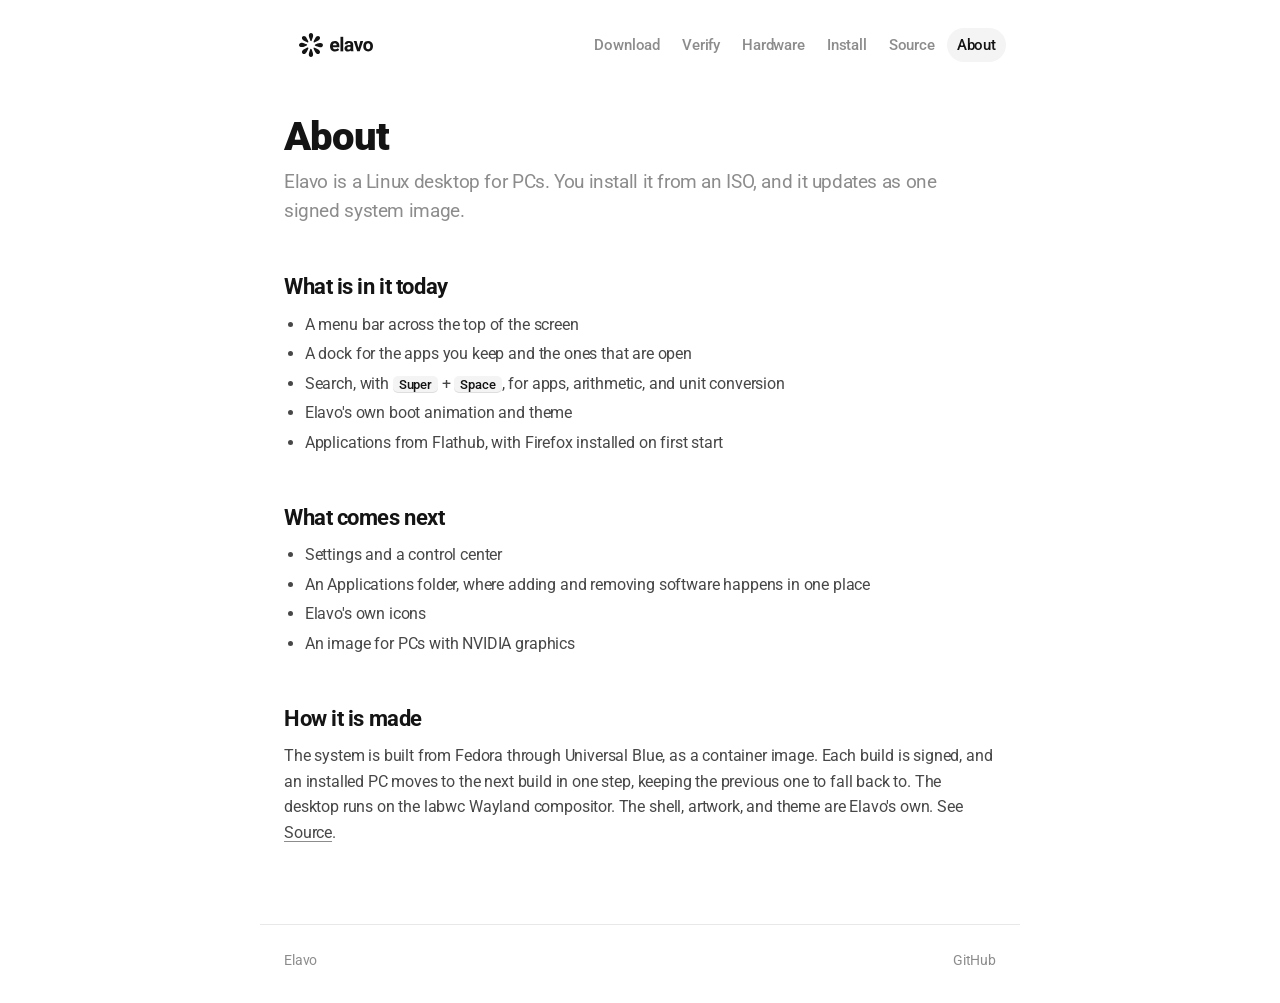
==== about/index.html @ ad72ccfb "Initial Placeholder Site" ====
<!DOCTYPE html>
<html lang="en">
<head>
  <meta charset="utf-8">
  <meta name="viewport" content="width=device-width, initial-scale=1">
  <title>About · Elavo</title>
  <meta name="description" content="What Elavo is, and what comes next.">
  <link rel="icon" href="/assets/sun.svg" type="image/svg+xml">
  <link rel="stylesheet" href="/assets/site.css">
</head>
<body>
  <a class="skip" href="#main">Skip to content</a>
  <header class="site-header">
    <a href="/" aria-label="Elavo home"><span class="logo"></span></a>
    <nav class="site-nav" aria-label="Site">
      <a href="/download/">Download</a>
      <a href="/verify/">Verify</a>
      <a href="/hardware/">Hardware</a>
      <a href="/install/">Install</a>
      <a href="/source/">Source</a>
      <a href="/about/" aria-current="page">About</a>
    </nav>
  </header>

  <main id="main">
    <h1>About</h1>
    <p class="lede">Elavo is a Linux desktop for PCs. You install it from an ISO, and it updates as one signed system image.</p>

    <h2>What is in it today</h2>
    <ul>
      <li>A menu bar across the top of the screen</li>
      <li>A dock for the apps you keep and the ones that are open</li>
      <li>Search, with <kbd>Super</kbd> + <kbd>Space</kbd>, for apps, arithmetic, and unit conversion</li>
      <li>Elavo's own boot animation and theme</li>
      <li>Applications from Flathub, with Firefox installed on first start</li>
    </ul>

    <h2>What comes next</h2>
    <ul>
      <li>Settings and a control center</li>
      <li>An Applications folder, where adding and removing software happens in one place</li>
      <li>Elavo's own icons</li>
      <li>An image for PCs with NVIDIA graphics</li>
    </ul>

    <h2>How it is made</h2>
    <p>The system is built from Fedora through Universal Blue, as a container image. Each build is signed, and an installed PC moves to the next build in one step, keeping the previous one to fall back to. The desktop runs on the labwc Wayland compositor. The shell, artwork, and theme are Elavo's own. See <a href="/source/">Source</a>.</p>
  </main>

  <footer class="site-footer">
    <span>Elavo</span>
    <a href="https://github.com/elavo-io">GitHub</a>
  </footer>
</body>
</html>
---- assets/site.css ----
@import url("https://fonts.googleapis.com/css2?family=JetBrains+Mono:wght@400;500&family=Roboto:wght@400;500;700;900&display=swap");

:root {
  --page: #ffffff;
  --surface: #f4f4f4;
  --surface-hover: #ebebeb;
  --line: rgba(0, 0, 0, 0.09);
  --text: #141414;
  --text-muted: rgba(0, 0, 0, 0.45);
  --text-body: rgba(0, 0, 0, 0.72);
  --button: #141414;
  --button-text: #ffffff;
  --well: #141414;
  --well-text: #ebebeb;
  --font: "Roboto", system-ui, -apple-system, "Segoe UI", sans-serif;
  --mono: "JetBrains Mono", ui-monospace, "SF Mono", Menlo, Consolas, monospace;
  --measure: 760px;
  color-scheme: light dark;
}

@media (prefers-color-scheme: dark) {
  :root {
    --page: #1f1f1f;
    --surface: #292929;
    --surface-hover: #333333;
    --line: rgba(255, 255, 255, 0.09);
    --text: #ebebeb;
    --text-muted: rgba(255, 255, 255, 0.45);
    --text-body: rgba(255, 255, 255, 0.72);
    --button: #ebebeb;
    --button-text: #141414;
    --well: #141414;
    --well-text: #ebebeb;
  }
}

*,
*::before,
*::after {
  box-sizing: border-box;
}

html {
  -webkit-text-size-adjust: 100%;
}

body {
  margin: 0;
  min-height: 100vh;
  display: flex;
  flex-direction: column;
  background: var(--page);
  color: var(--text);
  font-family: var(--font);
  font-size: 16px;
  line-height: 1.6;
  letter-spacing: -0.01em;
}

a {
  color: inherit;
}

a:focus-visible,
button:focus-visible {
  outline: 2px solid var(--text);
  outline-offset: 3px;
  border-radius: 6px;
}

.skip {
  position: absolute;
  left: 16px;
  top: -48px;
  padding: 8px 14px;
  border-radius: 8px;
  background: var(--button);
  color: var(--button-text);
  text-decoration: none;
  z-index: 10;
}

.skip:focus {
  top: 16px;
}

.logo {
  display: block;
  aspect-ratio: 381.7 / 91.4;
  background: currentColor;
  -webkit-mask: url("/logo.svg") center / contain no-repeat;
  mask: url("/logo.svg") center / contain no-repeat;
}

/* Header and footer */

.site-header,
.site-footer,
main {
  width: 100%;
  max-width: var(--measure);
  margin: 0 auto;
  padding-left: 24px;
  padding-right: 24px;
}

.site-header {
  display: flex;
  align-items: center;
  justify-content: space-between;
  flex-wrap: wrap;
  gap: 12px 24px;
  padding-top: 28px;
  padding-bottom: 28px;
}

.site-header .logo {
  width: 104px;
  color: var(--text);
}

.site-nav {
  display: flex;
  flex-wrap: wrap;
  gap: 2px;
  margin-right: -10px;
  font-size: 0.9375rem;
  font-weight: 500;
}

.site-nav a {
  padding: 5px 10px;
  border-radius: 999px;
  color: var(--text-muted);
  text-decoration: none;
}

.site-nav a:hover {
  color: var(--text);
}

.site-nav a[aria-current="page"] {
  color: var(--text);
  background: var(--surface);
}

main {
  flex: 1;
  padding-top: 24px;
  padding-bottom: 64px;
}

.site-footer {
  display: flex;
  flex-wrap: wrap;
  justify-content: space-between;
  gap: 8px 20px;
  padding-top: 24px;
  padding-bottom: 32px;
  border-top: 1px solid var(--line);
  font-size: 0.875rem;
  color: var(--text-muted);
}

.site-footer a {
  text-decoration: none;
}

.site-footer a:hover {
  color: var(--text);
}

/* Home */

.home main {
  display: flex;
  flex-direction: column;
  align-items: center;
  justify-content: center;
  text-align: center;
  padding-top: 48px;
  padding-bottom: 96px;
}

.home .site-header {
  justify-content: flex-end;
}

.home h1 {
  margin: 0 0 28px;
}

.home h1 .logo {
  width: min(420px, 78vw);
  color: var(--text);
}

.visually-hidden {
  position: absolute;
  width: 1px;
  height: 1px;
  overflow: hidden;
  clip: rect(0 0 0 0);
  white-space: nowrap;
}

.tagline {
  max-width: 30em;
  margin: 0 0 32px;
  font-size: 1.1875rem;
  line-height: 1.5;
  color: var(--text-muted);
  letter-spacing: -0.02em;
}

/* Text pages */

h1 {
  margin: 0 0 8px;
  font-size: 2.5rem;
  line-height: 1.15;
  font-weight: 900;
  letter-spacing: -0.02em;
}

.lede {
  margin: 0 0 40px;
  font-size: 1.1875rem;
  line-height: 1.5;
  color: var(--text-muted);
  letter-spacing: -0.02em;
}

h2 {
  margin: 48px 0 10px;
  font-size: 1.375rem;
  line-height: 1.3;
  font-weight: 700;
  letter-spacing: -0.02em;
}

h3 {
  margin: 28px 0 6px;
  font-size: 1rem;
  font-weight: 500;
}

main p,
main li {
  color: var(--text-body);
}

main p {
  margin: 0 0 14px;
}

main ul,
main ol {
  margin: 0 0 16px;
  padding-left: 1.3em;
}

main li {
  margin: 4px 0;
}

main a {
  text-decoration-color: var(--text-muted);
  text-underline-offset: 3px;
}

main a:hover {
  text-decoration-color: currentColor;
}

strong {
  color: var(--text);
  font-weight: 500;
}

code {
  font-family: var(--mono);
  font-size: 0.875em;
  padding: 1px 5px;
  border-radius: 5px;
  background: var(--surface);
  letter-spacing: 0;
}

kbd {
  font-family: var(--font);
  font-size: 0.8125em;
  font-weight: 500;
  padding: 1px 6px;
  border-radius: 5px;
  background: var(--surface);
  box-shadow: inset 0 -1px 0 var(--line);
  color: var(--text);
}

.command {
  position: relative;
  margin: 12px 0 20px;
}

.command pre {
  margin: 0;
  padding: 14px 84px 14px 16px;
  border-radius: 10px;
  background: var(--well);
  color: var(--well-text);
  overflow-x: auto;
  font-family: var(--mono);
  font-size: 0.875rem;
  line-height: 1.6;
  letter-spacing: 0;
}

.command pre code {
  padding: 0;
  background: none;
  font-size: inherit;
}

.copy {
  position: absolute;
  top: 9px;
  right: 9px;
  padding: 4px 11px;
  border: 0;
  border-radius: 7px;
  background: rgba(255, 255, 255, 0.12);
  color: #ebebeb;
  font: 500 0.8125rem/1.4 var(--font);
  cursor: pointer;
}

.copy:hover {
  background: rgba(255, 255, 255, 0.2);
}

.note {
  margin: 0 0 32px;
  padding: 16px 18px;
  border-radius: 12px;
  background: var(--surface);
}

.note > :last-child {
  margin-bottom: 0;
}

/* Buttons */

.button {
  display: inline-flex;
  align-items: center;
  padding: 11px 26px;
  border: 0;
  border-radius: 999px;
  background: var(--button);
  color: var(--button-text);
  font: 500 0.9375rem/1.2 var(--font);
  letter-spacing: -0.01em;
  text-decoration: none;
  cursor: pointer;
}

.button:hover {
  opacity: 0.86;
}

.button[aria-disabled="true"] {
  background: transparent;
  box-shadow: inset 0 0 0 1px var(--line);
  color: var(--text-muted);
  cursor: default;
  pointer-events: none;
}

/* Download */

.release {
  margin: 0 0 12px;
  padding: 24px;
  border-radius: 14px;
  background: var(--surface);
}

.release-head {
  display: flex;
  align-items: flex-start;
  justify-content: space-between;
  flex-wrap: wrap;
  gap: 16px;
  margin-bottom: 20px;
}

.release-head h2 {
  margin: 0;
}

.release-head p {
  margin: 2px 0 0;
  color: var(--text-muted);
}

.facts {
  display: grid;
  grid-template-columns: max-content 1fr;
  gap: 6px 24px;
  margin: 0;
  font-size: 0.9375rem;
}

.facts dt {
  color: var(--text);
  font-weight: 500;
}

.facts dd {
  margin: 0;
  color: var(--text-muted);
  overflow-wrap: anywhere;
}

/* Source */

.repos {
  list-style: none;
  padding: 0 !important;
  display: grid;
  gap: 8px;
}

.repos li {
  margin: 0;
}

.repos a {
  display: block;
  padding: 16px 18px;
  border-radius: 12px;
  background: var(--surface);
  text-decoration: none;
}

.repos a:hover {
  background: var(--surface-hover);
}

.repos strong {
  display: block;
}

.repos span {
  color: var(--text-muted);
  font-size: 0.9375rem;
}

@media (max-width: 640px) {
  .site-header,
  .site-footer,
  main {
    padding-left: 18px;
    padding-right: 18px;
  }

  .site-header {
    padding-top: 20px;
    padding-bottom: 16px;
  }

  .site-nav {
    margin: 0 -10px;
  }

  h1 {
    font-size: 2rem;
  }

  .facts {
    grid-template-columns: 1fr;
    gap: 0;
  }

  .facts dd {
    margin-bottom: 10px;
  }
}
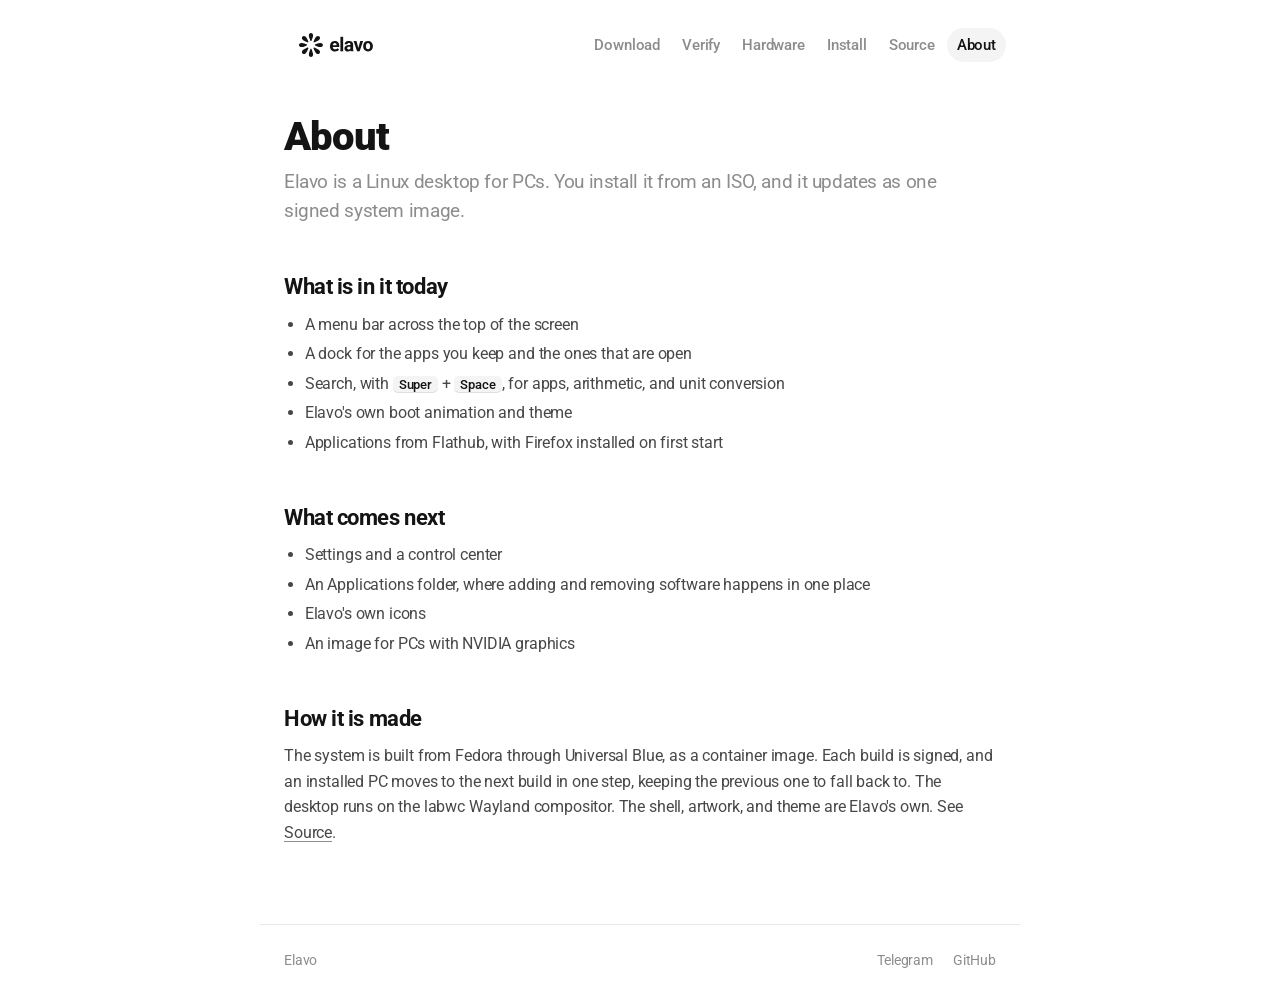
==== commit d7fa6e33: "add Telegram" ====
--- a/about/index.html
+++ b/about/index.html
@@ -49,7 +49,10 @@
 
   <footer class="site-footer">
     <span>Elavo</span>
-    <a href="https://github.com/elavo-io">GitHub</a>
+    <span class="footer-links">
+      <a href="https://t.me/elavoNews">Telegram</a>
+      <a href="https://github.com/elavo-io">GitHub</a>
+    </span>
   </footer>
 </body>
 </html>
--- a/assets/site.css
+++ b/assets/site.css
@@ -166,6 +166,11 @@
   text-decoration: none;
 }
 
+.footer-links {
+  display: flex;
+  gap: 20px;
+}
+
 .site-footer a:hover {
   color: var(--text);
 }
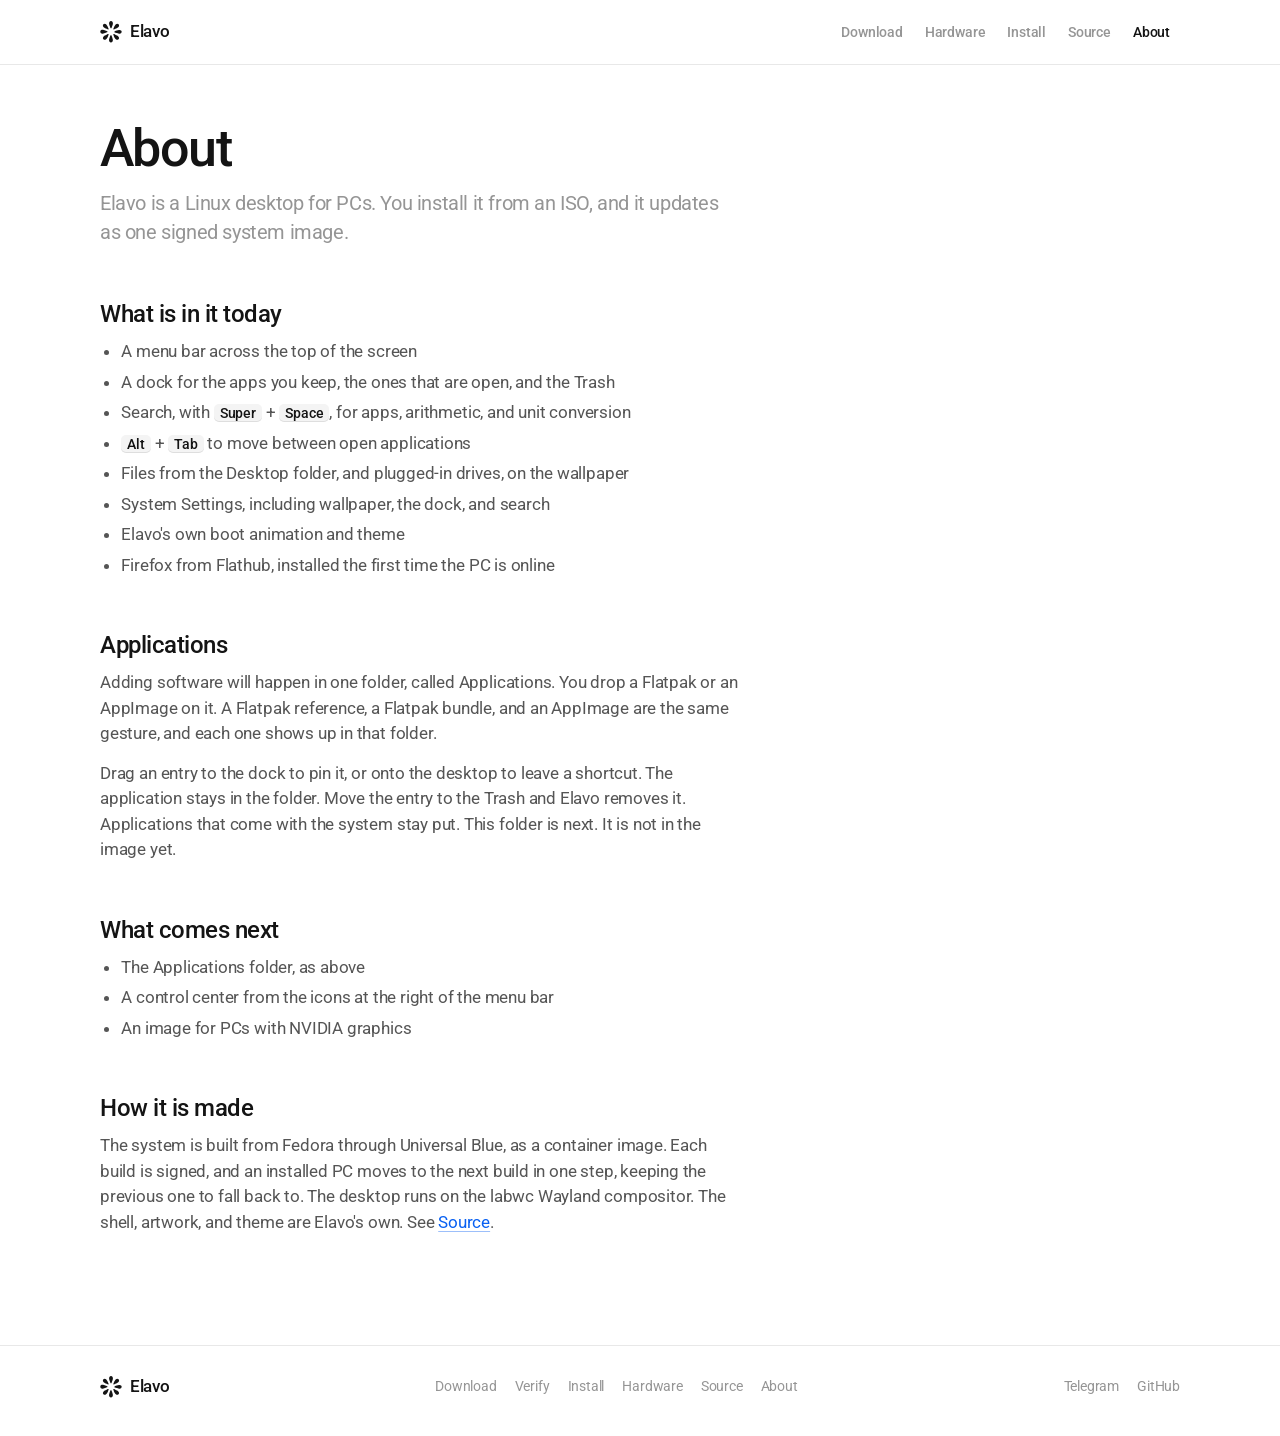
==== commit 3ba05319: "Work in Progress Improvements" ====
--- a/about/index.html
+++ b/about/index.html
@@ -11,15 +11,19 @@
 <body>
   <a class="skip" href="#main">Skip to content</a>
   <header class="site-header">
-    <a href="/" aria-label="Elavo home"><span class="logo"></span></a>
-    <nav class="site-nav" aria-label="Site">
-      <a href="/download/">Download</a>
-      <a href="/verify/">Verify</a>
-      <a href="/hardware/">Hardware</a>
-      <a href="/install/">Install</a>
-      <a href="/source/">Source</a>
-      <a href="/about/" aria-current="page">About</a>
-    </nav>
+    <div class="wrap bar">
+      <a class="brand" href="/" aria-label="Elavo home">
+        <img class="brand-mark" src="/assets/sun.svg" alt="">
+        <span class="brand-name">Elavo</span>
+      </a>
+      <nav class="site-nav" aria-label="Site">
+        <a href="/download/">Download</a>
+        <a href="/hardware/">Hardware</a>
+        <a href="/install/">Install</a>
+        <a href="/source/">Source</a>
+        <a href="/about/" aria-current="page">About</a>
+      </nav>
+    </div>
   </header>
 
   <main id="main">
@@ -29,17 +33,23 @@
     <h2>What is in it today</h2>
     <ul>
       <li>A menu bar across the top of the screen</li>
-      <li>A dock for the apps you keep and the ones that are open</li>
+      <li>A dock for the apps you keep, the ones that are open, and the Trash</li>
       <li>Search, with <kbd>Super</kbd> + <kbd>Space</kbd>, for apps, arithmetic, and unit conversion</li>
+      <li><kbd>Alt</kbd> + <kbd>Tab</kbd> to move between open applications</li>
+      <li>Files from the Desktop folder, and plugged-in drives, on the wallpaper</li>
+      <li>System Settings, including wallpaper, the dock, and search</li>
       <li>Elavo's own boot animation and theme</li>
-      <li>Applications from Flathub, with Firefox installed on first start</li>
+      <li>Firefox from Flathub, installed the first time the PC is online</li>
     </ul>
+
+    <h2>Applications</h2>
+    <p>Adding software will happen in one folder, called Applications. You drop a Flatpak or an AppImage on it. A Flatpak reference, a Flatpak bundle, and an AppImage are the same gesture, and each one shows up in that folder.</p>
+    <p>Drag an entry to the dock to pin it, or onto the desktop to leave a shortcut. The application stays in the folder. Move the entry to the Trash and Elavo removes it. Applications that come with the system stay put. This folder is next. It is not in the image yet.</p>
 
     <h2>What comes next</h2>
     <ul>
-      <li>Settings and a control center</li>
-      <li>An Applications folder, where adding and removing software happens in one place</li>
-      <li>Elavo's own icons</li>
+      <li>The Applications folder, as above</li>
+      <li>A control center from the icons at the right of the menu bar</li>
       <li>An image for PCs with NVIDIA graphics</li>
     </ul>
 
@@ -48,11 +58,24 @@
   </main>
 
   <footer class="site-footer">
-    <span>Elavo</span>
-    <span class="footer-links">
-      <a href="https://t.me/elavoNews">Telegram</a>
-      <a href="https://github.com/elavo-io">GitHub</a>
-    </span>
+    <div class="wrap footer-inner">
+      <a class="brand" href="/">
+        <img class="brand-mark" src="/assets/sun.svg" alt="">
+        <span class="brand-name">Elavo</span>
+      </a>
+      <nav class="footer-nav" aria-label="Footer">
+        <a href="/download/">Download</a>
+        <a href="/verify/">Verify</a>
+        <a href="/install/">Install</a>
+        <a href="/hardware/">Hardware</a>
+        <a href="/source/">Source</a>
+        <a href="/about/">About</a>
+      </nav>
+      <nav class="footer-else" aria-label="Elsewhere">
+        <a href="https://t.me/elavoNews">Telegram</a>
+        <a href="https://github.com/elavo-io">GitHub</a>
+      </nav>
+    </div>
   </footer>
 </body>
 </html>
--- a/assets/site.css
+++ b/assets/site.css
@@ -1,4 +1,4 @@
-@import url("https://fonts.googleapis.com/css2?family=JetBrains+Mono:wght@400;500&family=Roboto:wght@400;500;700;900&display=swap");
+@import url("https://fonts.googleapis.com/css2?family=JetBrains+Mono:wght@400;500&family=Roboto:wght@400;500;700&display=swap");
 
 :root {
   --page: #ffffff;
@@ -6,15 +6,20 @@
   --surface-hover: #ebebeb;
   --line: rgba(0, 0, 0, 0.09);
   --text: #141414;
-  --text-muted: rgba(0, 0, 0, 0.45);
-  --text-body: rgba(0, 0, 0, 0.72);
+  --text-muted: rgba(20, 20, 20, 0.45);
+  --text-body: rgba(20, 20, 20, 0.72);
   --button: #141414;
+  --button-hover: #2c2c2c;
   --button-text: #ffffff;
+  --accent: #0860f2;
   --well: #141414;
   --well-text: #ebebeb;
+  --hero: #141414;
+  --hero-text: rgba(255, 255, 255, 0.72);
+  --shadow: 0 24px 60px rgba(20, 20, 20, 0.14);
   --font: "Roboto", system-ui, -apple-system, "Segoe UI", sans-serif;
   --mono: "JetBrains Mono", ui-monospace, "SF Mono", Menlo, Consolas, monospace;
-  --measure: 760px;
+  --gutter: 48px;
   color-scheme: light dark;
 }
 
@@ -25,12 +30,13 @@
     --surface-hover: #333333;
     --line: rgba(255, 255, 255, 0.09);
     --text: #ebebeb;
-    --text-muted: rgba(255, 255, 255, 0.45);
-    --text-body: rgba(255, 255, 255, 0.72);
+    --text-muted: rgba(235, 235, 235, 0.45);
+    --text-body: rgba(235, 235, 235, 0.72);
     --button: #ebebeb;
+    --button-hover: #ffffff;
     --button-text: #141414;
-    --well: #141414;
-    --well-text: #ebebeb;
+    --accent: #7aabff;
+    --shadow: none;
   }
 }
 
@@ -52,9 +58,14 @@
   background: var(--page);
   color: var(--text);
   font-family: var(--font);
-  font-size: 16px;
-  line-height: 1.6;
-  letter-spacing: -0.01em;
+  font-size: 17px;
+  line-height: 1.5;
+  letter-spacing: -0.011em;
+}
+
+img {
+  max-width: 100%;
+  height: auto;
 }
 
 a {
@@ -63,7 +74,7 @@
 
 a:focus-visible,
 button:focus-visible {
-  outline: 2px solid var(--text);
+  outline: 2px solid var(--accent);
   outline-offset: 3px;
   border-radius: 6px;
 }
@@ -73,179 +84,293 @@
   left: 16px;
   top: -48px;
   padding: 8px 14px;
-  border-radius: 8px;
+  border-radius: 999px;
   background: var(--button);
   color: var(--button-text);
   text-decoration: none;
-  z-index: 10;
+  z-index: 20;
 }
 
 .skip:focus {
   top: 16px;
 }
 
-.logo {
-  display: block;
-  aspect-ratio: 381.7 / 91.4;
-  background: currentColor;
-  -webkit-mask: url("/logo.svg") center / contain no-repeat;
-  mask: url("/logo.svg") center / contain no-repeat;
+.wrap,
+main {
+  width: min(1080px, calc(100% - var(--gutter)));
+  margin-inline: auto;
 }
 
 /* Header and footer */
 
-.site-header,
-.site-footer,
-main {
-  width: 100%;
-  max-width: var(--measure);
-  margin: 0 auto;
-  padding-left: 24px;
-  padding-right: 24px;
-}
-
 .site-header {
+  position: sticky;
+  top: 0;
+  z-index: 10;
+  background: color-mix(in srgb, var(--page) 86%, transparent);
+  backdrop-filter: blur(18px);
+  border-bottom: 1px solid var(--line);
+}
+
+.bar {
   display: flex;
   align-items: center;
   justify-content: space-between;
-  flex-wrap: wrap;
-  gap: 12px 24px;
-  padding-top: 28px;
-  padding-bottom: 28px;
-}
-
-.site-header .logo {
-  width: 104px;
-  color: var(--text);
+  gap: 20px 28px;
+  min-height: 64px;
+}
+
+.brand {
+  display: inline-flex;
+  align-items: center;
+  gap: 8px;
+  flex: none;
+  color: var(--text);
+  text-decoration: none;
+}
+
+.brand-mark {
+  width: 22px;
+  height: 22px;
+}
+
+.brand-name {
+  font-size: 1.0625rem;
+  font-weight: 500;
+  letter-spacing: -0.02em;
 }
 
 .site-nav {
   display: flex;
   flex-wrap: wrap;
+  justify-content: flex-end;
   gap: 2px;
-  margin-right: -10px;
-  font-size: 0.9375rem;
+  font-size: 0.875rem;
   font-weight: 500;
 }
 
 .site-nav a {
-  padding: 5px 10px;
+  padding: 6px 10px;
   border-radius: 999px;
   color: var(--text-muted);
   text-decoration: none;
 }
 
-.site-nav a:hover {
-  color: var(--text);
-}
-
+.site-nav a:hover,
 .site-nav a[aria-current="page"] {
   color: var(--text);
-  background: var(--surface);
 }
 
 main {
   flex: 1;
-  padding-top: 24px;
-  padding-bottom: 64px;
+  padding-top: 56px;
+  padding-bottom: 96px;
+}
+
+body:not(.home) main > * {
+  max-width: 40rem;
 }
 
 .site-footer {
+  border-top: 1px solid var(--line);
+  padding: 28px 0 36px;
+}
+
+.footer-inner {
   display: flex;
   flex-wrap: wrap;
+  align-items: center;
   justify-content: space-between;
-  gap: 8px 20px;
-  padding-top: 24px;
-  padding-bottom: 32px;
-  border-top: 1px solid var(--line);
+  gap: 16px 28px;
+}
+
+.footer-nav,
+.footer-else {
+  display: flex;
+  flex-wrap: wrap;
+  gap: 6px 18px;
   font-size: 0.875rem;
-  color: var(--text-muted);
-}
-
-.site-footer a {
+}
+
+.footer-nav a,
+.footer-else a {
+  color: var(--text-muted);
   text-decoration: none;
 }
 
-.footer-links {
-  display: flex;
-  gap: 20px;
-}
-
-.site-footer a:hover {
+.footer-nav a:hover,
+.footer-else a:hover {
   color: var(--text);
 }
 
 /* Home */
 
 .home main {
+  padding-top: 28px;
+  padding-bottom: 72px;
+}
+
+.hero {
   display: flex;
   flex-direction: column;
   align-items: center;
-  justify-content: center;
   text-align: center;
+  margin: 0 0 28px;
+  padding: 84px 32px 72px;
+  border-radius: 24px;
+  background:
+    radial-gradient(ellipse 70% 55% at 50% 0%, #2a2a2a, transparent 62%),
+    var(--hero);
+  box-shadow: var(--shadow);
+  color: #fff;
+}
+
+@media (prefers-color-scheme: dark) {
+  .hero {
+    border: 1px solid rgba(255, 255, 255, 0.08);
+  }
+}
+
+.hero-logo {
+  margin: 0;
+}
+
+.hero-logo img {
+  display: block;
+  width: min(460px, 86%);
+  margin: 0 auto;
+}
+
+.hero-tagline {
+  max-width: 22em;
+  margin: 4px 0 28px;
+  color: var(--hero-text);
+  text-wrap: balance;
+  font-size: 1.125rem;
+  line-height: 1.45;
+  letter-spacing: -0.02em;
+}
+
+.shot {
+  margin: 0 0 72px;
+}
+
+.shot img {
+  display: block;
+  width: 100%;
+  height: auto;
+  border-radius: 20px;
+  box-shadow: var(--shadow);
+}
+
+@media (prefers-color-scheme: dark) {
+  .shot img {
+    border: 1px solid rgba(255, 255, 255, 0.08);
+  }
+}
+
+.chapter {
+  margin: 0 0 28px;
+}
+
+.chapter h2,
+.close h2 {
+  margin: 0 0 14px;
+  max-width: 16em;
+  font-size: clamp(2rem, 4.2vw, 2.75rem);
+  font-weight: 500;
+  line-height: 1.12;
+  letter-spacing: -0.03em;
+  text-wrap: balance;
+}
+
+.chapter p,
+.aside,
+.close p {
+  max-width: 36rem;
+  margin: 0 0 12px;
+  color: var(--text-body);
+  font-size: 1.0625rem;
+  line-height: 1.5;
+}
+
+.chapter a,
+.aside a,
+.close a:not(.button) {
+  color: var(--accent);
+  text-underline-offset: 3px;
+  text-decoration-color: color-mix(in srgb, var(--accent) 40%, transparent);
+}
+
+.points {
+  display: grid;
+  grid-template-columns: repeat(3, 1fr);
+  gap: 36px 40px;
+  margin: 8px 0 28px;
+  padding: 0;
+}
+
+.points h3 {
+  margin: 0 0 8px;
+  font-size: 1.25rem;
+  font-weight: 500;
+  letter-spacing: -0.02em;
+}
+
+.points p {
+  margin: 0;
+  color: var(--text-muted);
+  font-size: 1rem;
+  line-height: 1.45;
+}
+
+.aside {
+  margin: 0 0 88px;
+  color: var(--text-muted);
+}
+
+.chapter-next {
+  margin-bottom: 88px;
+}
+
+.close {
   padding-top: 48px;
-  padding-bottom: 96px;
-}
-
-.home .site-header {
-  justify-content: flex-end;
-}
-
-.home h1 {
-  margin: 0 0 28px;
-}
-
-.home h1 .logo {
-  width: min(420px, 78vw);
-  color: var(--text);
-}
-
-.visually-hidden {
-  position: absolute;
-  width: 1px;
-  height: 1px;
-  overflow: hidden;
-  clip: rect(0 0 0 0);
-  white-space: nowrap;
-}
-
-.tagline {
-  max-width: 30em;
-  margin: 0 0 32px;
-  font-size: 1.1875rem;
-  line-height: 1.5;
-  color: var(--text-muted);
-  letter-spacing: -0.02em;
+  border-top: 1px solid var(--line);
+}
+
+.close .button {
+  margin-top: 10px;
 }
 
 /* Text pages */
 
 h1 {
-  margin: 0 0 8px;
-  font-size: 2.5rem;
-  line-height: 1.15;
-  font-weight: 900;
-  letter-spacing: -0.02em;
+  margin: 0 0 12px;
+  font-size: clamp(2.5rem, 5vw, 3.25rem);
+  font-weight: 500;
+  line-height: 1.08;
+  letter-spacing: -0.03em;
+  text-wrap: balance;
 }
 
 .lede {
   margin: 0 0 40px;
-  font-size: 1.1875rem;
-  line-height: 1.5;
+  font-size: 1.25rem;
+  line-height: 1.45;
   color: var(--text-muted);
   letter-spacing: -0.02em;
 }
 
 h2 {
-  margin: 48px 0 10px;
-  font-size: 1.375rem;
-  line-height: 1.3;
-  font-weight: 700;
+  margin: 52px 0 10px;
+  font-size: 1.5rem;
+  font-weight: 500;
+  line-height: 1.25;
   letter-spacing: -0.02em;
 }
 
 h3 {
-  margin: 28px 0 6px;
+  margin: 28px 0 8px;
   font-size: 1rem;
   font-weight: 500;
 }
@@ -262,19 +387,20 @@
 main ul,
 main ol {
   margin: 0 0 16px;
-  padding-left: 1.3em;
+  padding-left: 1.25em;
 }
 
 main li {
-  margin: 4px 0;
-}
-
-main a {
-  text-decoration-color: var(--text-muted);
+  margin: 5px 0;
+}
+
+body:not(.home) main a {
+  color: var(--accent);
   text-underline-offset: 3px;
-}
-
-main a:hover {
+  text-decoration-color: color-mix(in srgb, var(--accent) 40%, transparent);
+}
+
+body:not(.home) main a:hover {
   text-decoration-color: currentColor;
 }
 
@@ -285,7 +411,7 @@
 
 code {
   font-family: var(--mono);
-  font-size: 0.875em;
+  font-size: 0.85em;
   padding: 1px 5px;
   border-radius: 5px;
   background: var(--surface);
@@ -311,7 +437,7 @@
 .command pre {
   margin: 0;
   padding: 14px 84px 14px 16px;
-  border-radius: 10px;
+  border-radius: 12px;
   background: var(--well);
   color: var(--well-text);
   overflow-x: auto;
@@ -325,6 +451,7 @@
   padding: 0;
   background: none;
   font-size: inherit;
+  color: inherit;
 }
 
 .copy {
@@ -333,10 +460,11 @@
   right: 9px;
   padding: 4px 11px;
   border: 0;
-  border-radius: 7px;
+  border-radius: 999px;
   background: rgba(255, 255, 255, 0.12);
   color: #ebebeb;
   font: 500 0.8125rem/1.4 var(--font);
+  letter-spacing: -0.01em;
   cursor: pointer;
 }
 
@@ -345,7 +473,7 @@
 }
 
 .note {
-  margin: 0 0 32px;
+  margin: 0 0 28px;
   padding: 16px 18px;
   border-radius: 12px;
   background: var(--surface);
@@ -357,10 +485,11 @@
 
 /* Buttons */
 
-.button {
+.button,
+body:not(.home) main a.button {
   display: inline-flex;
   align-items: center;
-  padding: 11px 26px;
+  padding: 10px 22px;
   border: 0;
   border-radius: 999px;
   background: var(--button);
@@ -372,10 +501,20 @@
 }
 
 .button:hover {
-  opacity: 0.86;
-}
-
-.button[aria-disabled="true"] {
+  background: var(--button-hover);
+}
+
+.button-on-dark {
+  background: #ffffff;
+  color: #141414;
+}
+
+.button-on-dark:hover {
+  background: #f0f0f0;
+}
+
+.button[aria-disabled="true"],
+body:not(.home) main a.button[aria-disabled="true"] {
   background: transparent;
   box-shadow: inset 0 0 0 1px var(--line);
   color: var(--text-muted);
@@ -388,7 +527,7 @@
 .release {
   margin: 0 0 12px;
   padding: 24px;
-  border-radius: 14px;
+  border-radius: 16px;
   background: var(--surface);
 }
 
@@ -413,7 +552,7 @@
 .facts {
   display: grid;
   grid-template-columns: max-content 1fr;
-  gap: 6px 24px;
+  gap: 8px 28px;
   margin: 0;
   font-size: 0.9375rem;
 }
@@ -433,7 +572,7 @@
 
 .repos {
   list-style: none;
-  padding: 0 !important;
+  padding: 0;
   display: grid;
   gap: 8px;
 }
@@ -442,20 +581,24 @@
   margin: 0;
 }
 
-.repos a {
+body:not(.home) main .repos a {
   display: block;
   padding: 16px 18px;
   border-radius: 12px;
   background: var(--surface);
+  color: var(--text);
   text-decoration: none;
 }
 
-.repos a:hover {
+body:not(.home) main .repos a:hover {
   background: var(--surface-hover);
+  text-decoration: none;
 }
 
 .repos strong {
   display: block;
+  font-weight: 500;
+  letter-spacing: -0.01em;
 }
 
 .repos span {
@@ -463,25 +606,43 @@
   font-size: 0.9375rem;
 }
 
-@media (max-width: 640px) {
-  .site-header,
-  .site-footer,
+@media (max-width: 800px) {
+  .points {
+    grid-template-columns: 1fr;
+    gap: 28px;
+  }
+}
+
+@media (max-width: 720px) {
+  :root {
+    --gutter: 36px;
+  }
+
+  .bar {
+    flex-wrap: wrap;
+    min-height: 0;
+    padding: 14px 0;
+    gap: 4px 16px;
+  }
+
+  .site-nav {
+    justify-content: flex-start;
+    margin-left: -10px;
+  }
+
+  .hero {
+    margin-bottom: 64px;
+    padding: 56px 20px 48px;
+    border-radius: 18px;
+  }
+
+  .aside,
+  .chapter-next {
+    margin-bottom: 64px;
+  }
+
   main {
-    padding-left: 18px;
-    padding-right: 18px;
-  }
-
-  .site-header {
-    padding-top: 20px;
-    padding-bottom: 16px;
-  }
-
-  .site-nav {
-    margin: 0 -10px;
-  }
-
-  h1 {
-    font-size: 2rem;
+    padding-top: 36px;
   }
 
   .facts {
@@ -490,6 +651,10 @@
   }
 
   .facts dd {
-    margin-bottom: 10px;
-  }
-}
+    margin-bottom: 12px;
+  }
+
+  .footer-inner {
+    align-items: flex-start;
+  }
+}
